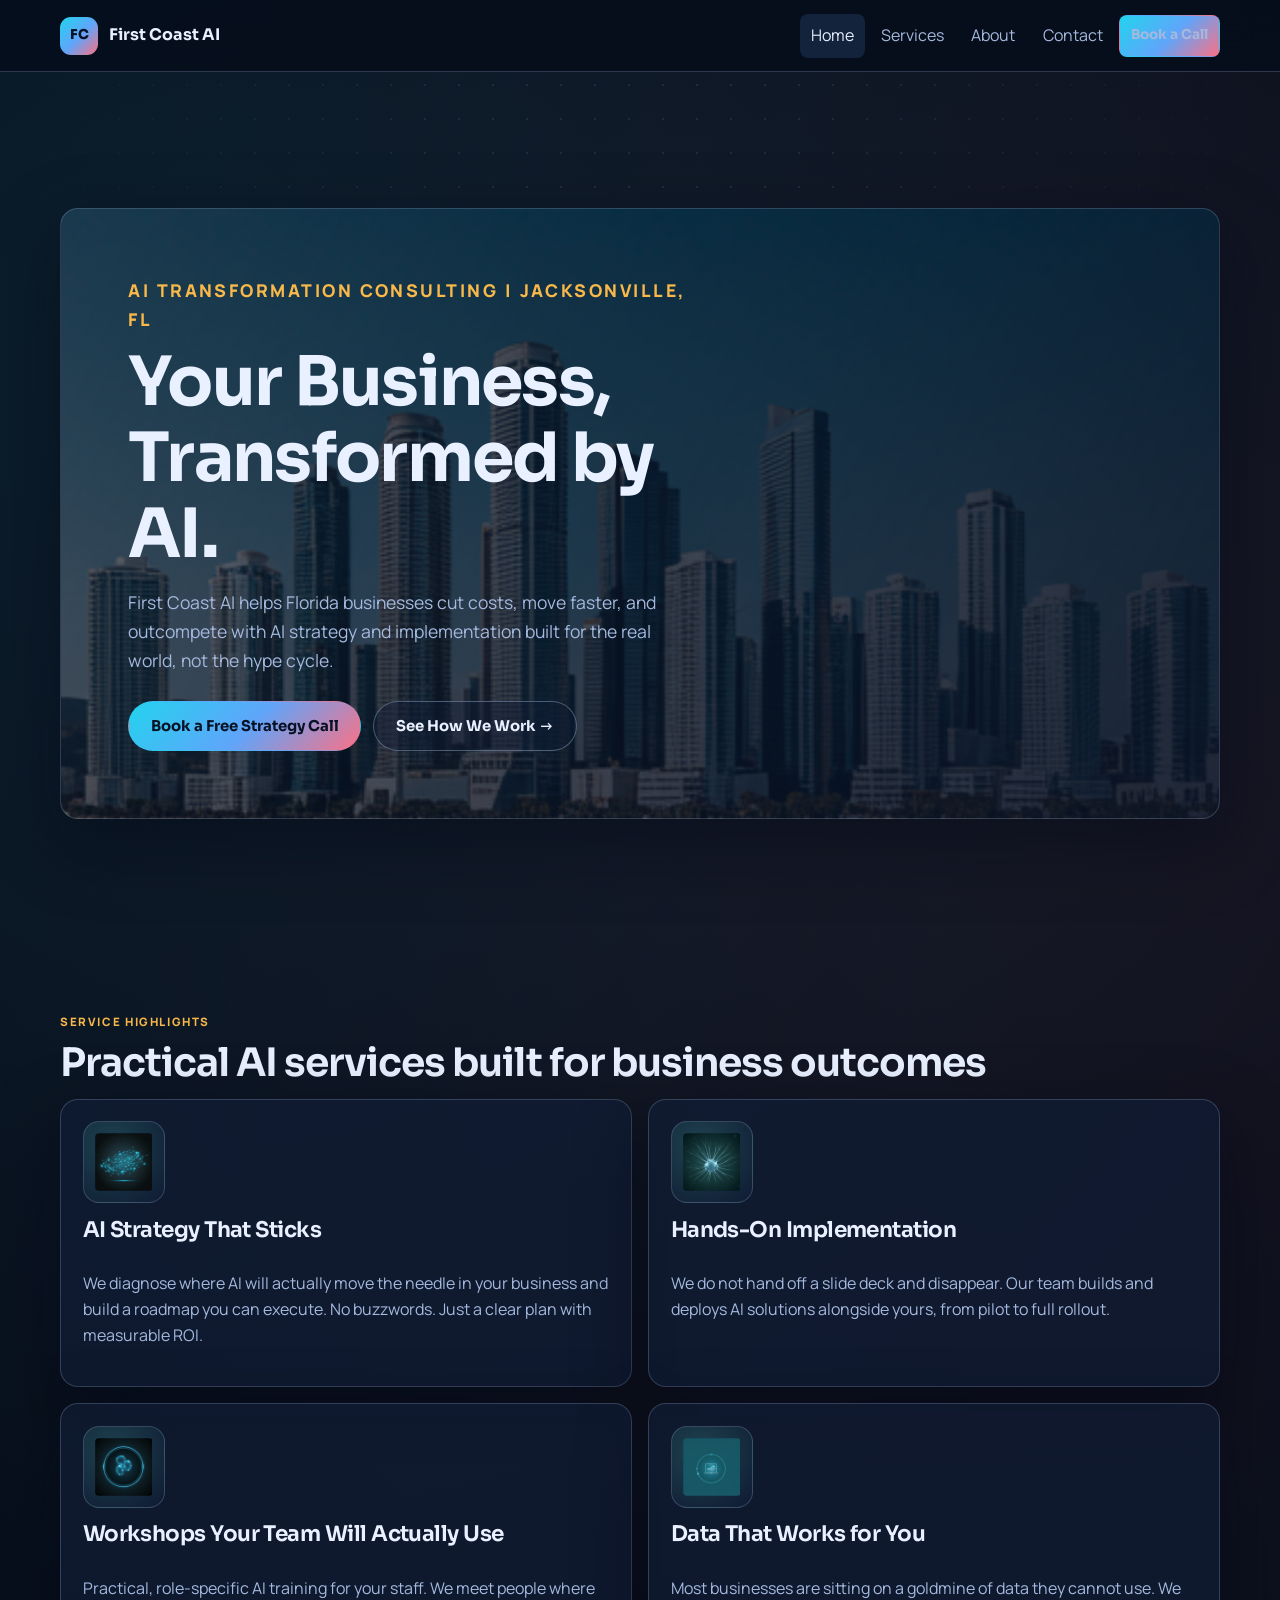
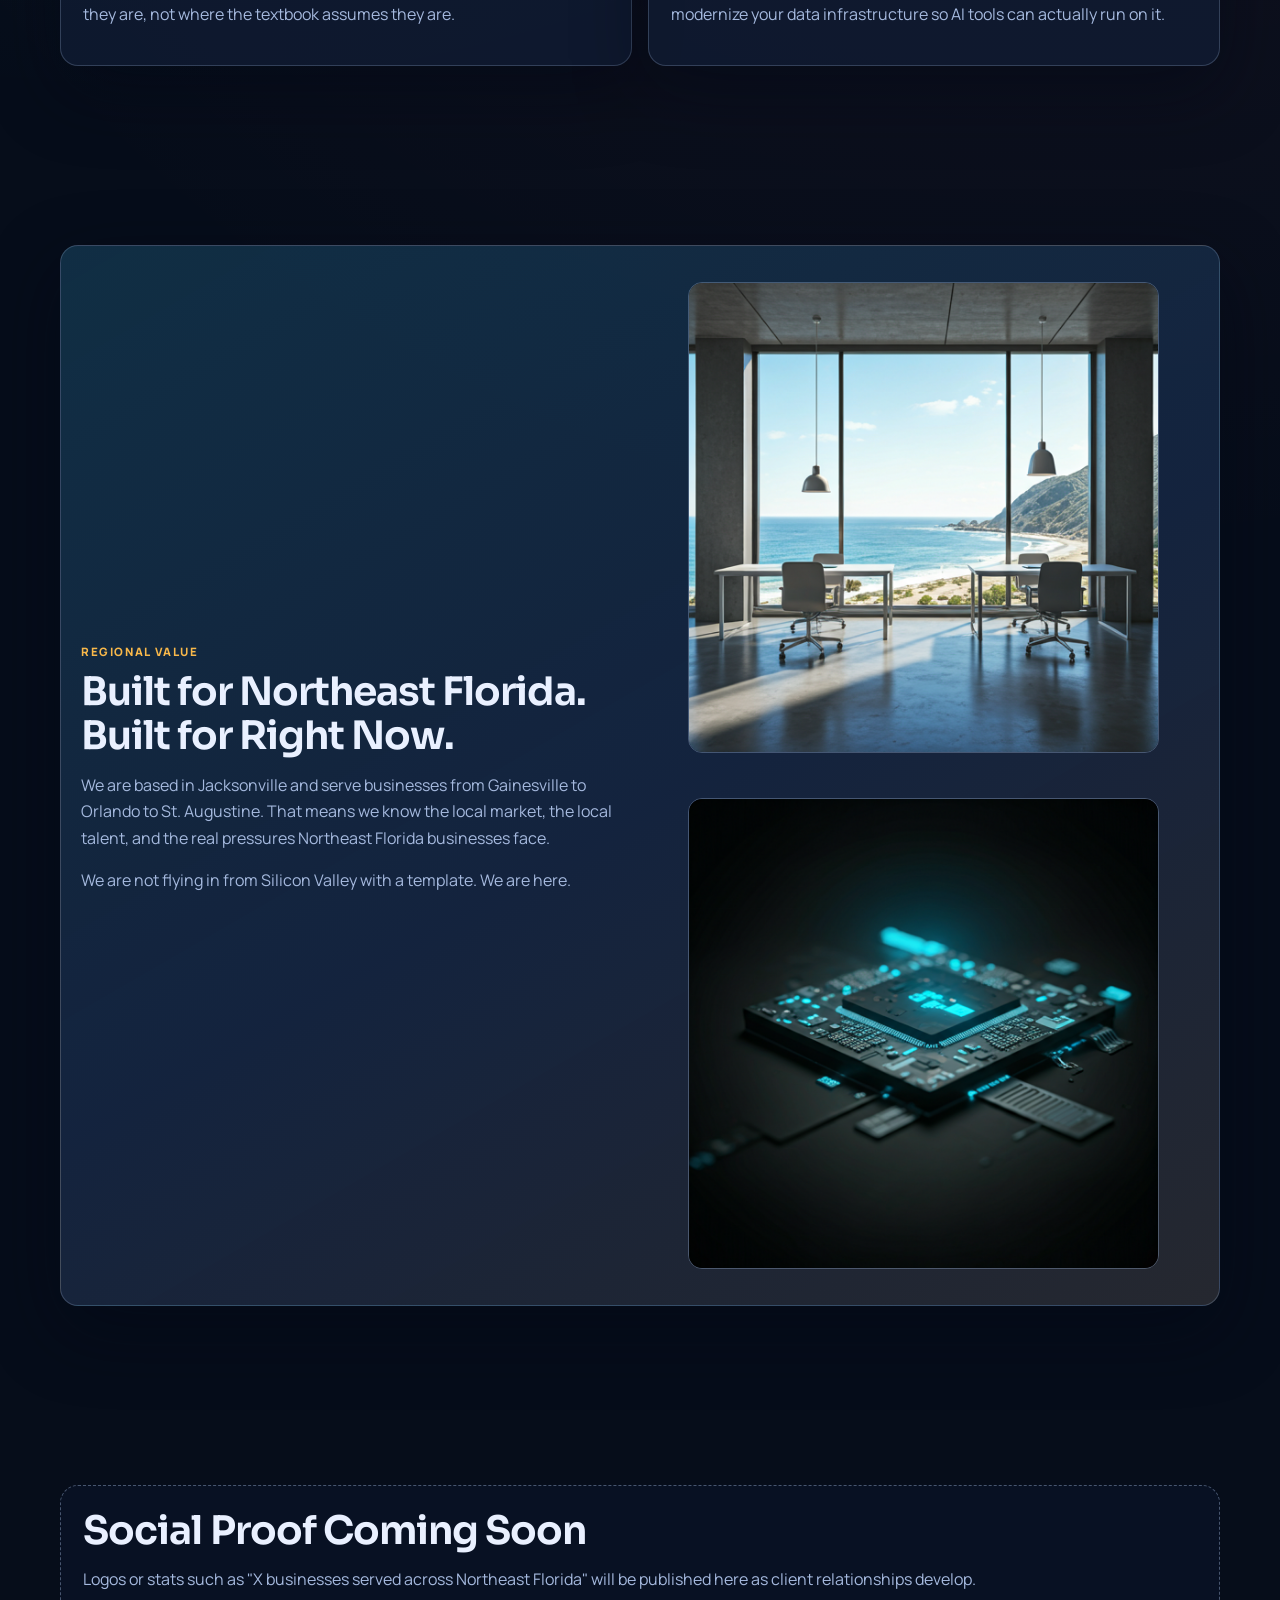
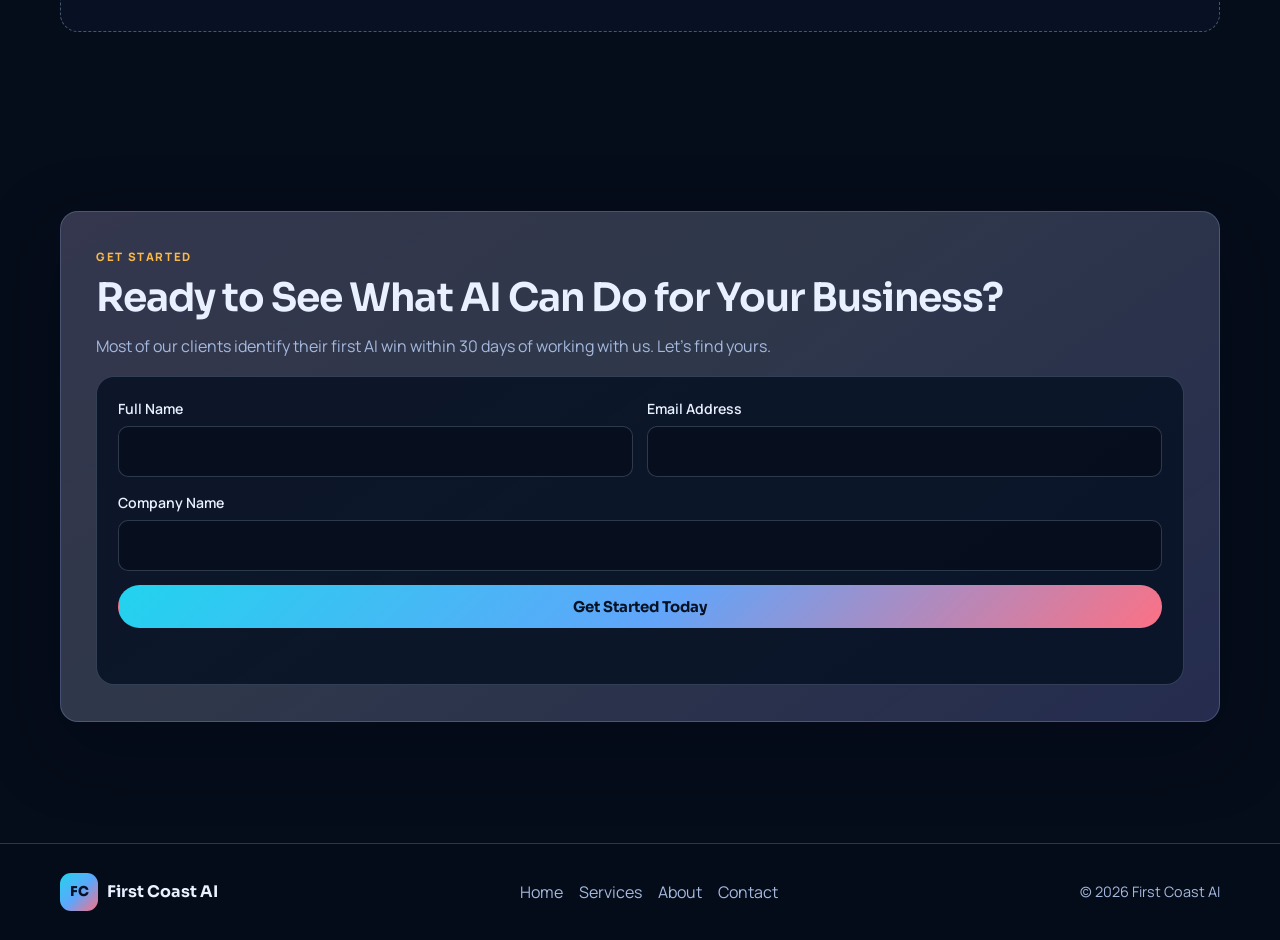
==== index.html @ ad11f7e3 "test: verify Cloudflare Pages auto-deploy from GitHub push Co-Authored-By: Paperclip <noreply@paperc" ====
<!DOCTYPE html>
<!-- cloudflare-pages-deploy-test: 2026-03-26 -->
<html lang="en">
  <head>
    <meta charset="UTF-8" />
    <meta name="viewport" content="width=device-width, initial-scale=1.0" />
    <title>First Coast AI | AI Transformation Consulting in Jacksonville</title>
    <meta
      name="description"
      content="First Coast AI helps Northeast Florida businesses cut costs, move faster, and outcompete through practical AI strategy and implementation."
    />
    <link rel="preconnect" href="https://fonts.googleapis.com" />
    <link rel="preconnect" href="https://fonts.gstatic.com" crossorigin />
    <link
      href="https://fonts.googleapis.com/css2?family=Manrope:wght@400;500;600;700;800&amp;family=Sora:wght@500;600;700;800&amp;display=swap"
      rel="stylesheet"
    />
    <link rel="stylesheet" href="css/style.css" />
    <script>!function(key){if(window.reb2b)return;window.reb2b={loaded:true};var s=document.createElement("script");s.async=true;s.src="https://ddwl4m2hdecbv.cloudfront.net/b/"+key+"/"+key+".js.gz";document.getElementsByTagName("script")[0].parentNode.insertBefore(s,document.getElementsByTagName("script")[0]);}("1N5W0H7DREO5");</script>
  </head>
  <body>
    <a class="skip-link" href="#main-content">Skip to content</a>
    <div class="site-bg" aria-hidden="true">
      <span class="grid-overlay"></span>
    </div>

    <header class="site-header">
      <div class="container nav-shell">
        <a class="brand" href="index.html" aria-label="First Coast AI Home">
          <span class="brand-mark">FC</span>
          <span>First Coast AI</span>
        </a>
        <button class="menu-toggle" aria-expanded="false" aria-controls="site-nav">
          Menu
        </button>
        <nav id="site-nav" class="site-nav" aria-label="Primary Navigation">
          <a href="index.html">Home</a>
          <a href="services.html">Services</a>
          <a href="about.html">About</a>
          <a href="contact.html">Contact</a>
          <a href="contact.html" class="btn btn-sm">Book a Call</a>
        </nav>
      </div>
    </header>

    <main id="main-content">
      <section class="hero section">
        <div class="container" data-reveal>
          <div class="hero-shell">
            <div class="hero-content">
              <p class="kicker">AI Transformation Consulting | Jacksonville, FL</p>
              <h1>Your Business, Transformed by AI.</h1>
              <p>
                First Coast AI helps Florida businesses cut costs, move faster, and outcompete
                with AI strategy and implementation built for the real world, not the hype cycle.
              </p>
              <div class="hero-actions">
                <a class="btn" href="contact.html">Book a Free Strategy Call</a>
                <a class="btn btn-ghost" href="services.html">See How We Work &rarr;</a>
              </div>
            </div>
          </div>
        </div>
      </section>

      <section class="section service-highlights">
        <div class="container" data-reveal>
          <p class="kicker">Service Highlights</p>
          <h2>Practical AI services built for business outcomes</h2>
          <div class="card-grid">
            <article class="card service-card">
              <img class="service-icon" src="images/icon-ai-network.png" alt="AI strategy icon" />
              <h3>AI Strategy That Sticks</h3>
              <p>
                We diagnose where AI will actually move the needle in your business and build a
                roadmap you can execute. No buzzwords. Just a clear plan with measurable ROI.
              </p>
            </article>
            <article class="card service-card">
              <img class="service-icon" src="images/icon-neural-cell.png" alt="Implementation icon" />
              <h3>Hands-On Implementation</h3>
              <p>
                We do not hand off a slide deck and disappear. Our team builds and deploys AI
                solutions alongside yours, from pilot to full rollout.
              </p>
            </article>
            <article class="card service-card">
              <img class="service-icon" src="images/icon-ai-molecule.png" alt="Training workshops icon" />
              <h3>Workshops Your Team Will Actually Use</h3>
              <p>
                Practical, role-specific AI training for your staff. We meet people where they
                are, not where the textbook assumes they are.
              </p>
            </article>
            <article class="card service-card">
              <img class="service-icon" src="images/icon-data-viz.png" alt="Data modernization icon" />
              <h3>Data That Works for You</h3>
              <p>
                Most businesses are sitting on a goldmine of data they cannot use. We modernize
                your data infrastructure so AI tools can actually run on it.
              </p>
            </article>
          </div>
        </div>
      </section>

      <section class="section">
        <div class="container" data-reveal>
          <div class="regional-panel">
            <div class="regional-grid">
              <div>
                <p class="kicker">Regional Value</p>
                <h2>Built for Northeast Florida. Built for Right Now.</h2>
                <p>
                  We are based in Jacksonville and serve businesses from Gainesville to Orlando
                  to St. Augustine. That means we know the local market, the local talent, and
                  the real pressures Northeast Florida businesses face.
                </p>
                <p>
                  We are not flying in from Silicon Valley with a template. We are here.
                </p>
              </div>
              <div class="regional-media" aria-label="Northeast Florida photography">
                <figure class="regional-photo">
                  <img src="images/photo-coastal-office.png" alt="Coastal office overlooking the water" />
                </figure>
                <figure class="regional-photo">
                  <img src="images/photo-city-window.png" alt="Jacksonville skyline from an office window" />
                </figure>
              </div>
            </div>
          </div>
        </div>
      </section>

      <section class="section">
        <div class="container" data-reveal>
          <div class="trust-placeholder">
            <h2>Social Proof Coming Soon</h2>
            <p>
              Logos or stats such as "X businesses served across Northeast Florida" will be
              published here as client relationships develop.
            </p>
          </div>
        </div>
      </section>

      <section class="section">
        <div class="container" data-reveal>
          <div class="cta-band">
            <p class="kicker">Get Started</p>
            <h2>Ready to See What AI Can Do for Your Business?</h2>
            <p>
              Most of our clients identify their first AI win within 30 days of working with us.
              Let&apos;s find yours.
            </p>
            <form class="contact-form web3-form grid-two" action="https://api.web3forms.com/submit" method="POST">
              <input type="hidden" name="access_key" value="668e7e9c-be9c-4bfb-bc4d-edf6f72996bb" />
              <input type="hidden" name="from_name" value="First Coast AI Website" />

              <div class="form-field">
                <label for="home-name">Full Name</label>
                <input id="home-name" name="name" type="text" required />
              </div>
              <div class="form-field">
                <label for="home-email">Email Address</label>
                <input id="home-email" name="email" type="email" required />
              </div>
              <div class="form-field field-span">
                <label for="home-company">Company Name</label>
                <input id="home-company" name="company_name" type="text" />
              </div>
              <label class="form-honeypot" for="home-bot">Do not fill this out</label>
              <input class="form-honeypot" id="home-bot" name="botcheck" type="checkbox" tabindex="-1" autocomplete="off" />

              <button type="submit" class="btn">Get Started Today</button>
              <p class="form-status" role="status" aria-live="polite"></p>
            </form>
          </div>
        </div>
      </section>
    </main>

    <footer class="site-footer">
      <div class="container footer-row">
        <div class="footer-brand">
          <span class="brand-mark">FC</span>
          <span>First Coast AI</span>
        </div>
        <nav class="footer-links" aria-label="Footer">
          <a href="index.html">Home</a>
          <a href="services.html">Services</a>
          <a href="about.html">About</a>
          <a href="contact.html">Contact</a>
        </nav>
        <p class="footer-copy">&copy; <span id="year"></span> First Coast AI</p>
      </div>
    </footer>

    <script src="js/main.js"></script>
  </body>
</html>
---- css/style.css ----
:root {
  --bg: #060d1a;
  --bg-soft: #0c172c;
  --bg-deep: #081225;
  --surface: rgba(16, 28, 53, 0.75);
  --surface-solid: #101c35;
  --surface-raised: #13264a;
  --line: rgba(161, 183, 219, 0.25);
  --line-strong: rgba(161, 183, 219, 0.42);
  --text: #e9f0ff;
  --muted: #a5b9de;

  --brand: #22d3ee;
  --accent: #fb7185;
  --highlight: #f8b84a;

  --lagoon: #5eead4;
  --horizon: #60a5fa;
  --sunset: #ff9a62;

  --glow-cyan: rgba(34, 211, 238, 0.18);
  --glow-lagoon: rgba(94, 234, 212, 0.16);
  --glow-rose: rgba(251, 113, 133, 0.16);
  --glow-sunset: rgba(255, 154, 98, 0.16);

  --gradient-hero: linear-gradient(135deg, #22d3ee 0%, #60a5fa 52%, #fb7185 100%);
  --gradient-section: linear-gradient(
    150deg,
    rgba(34, 211, 238, 0.12) 0%,
    rgba(96, 165, 250, 0.08) 52%,
    rgba(248, 184, 74, 0.1) 100%
  );
  --gradient-warm: linear-gradient(
    145deg,
    rgba(255, 154, 98, 0.14) 0%,
    rgba(248, 184, 74, 0.12) 42%,
    rgba(251, 113, 133, 0.08) 100%
  );
  --gradient-card-hover: linear-gradient(
    160deg,
    rgba(34, 211, 238, 0.16) 0%,
    rgba(94, 234, 212, 0.1) 48%,
    rgba(96, 165, 250, 0.14) 100%
  );

  --shadow: 0 24px 72px rgba(2, 7, 20, 0.45);
  --radius: 18px;
  --radius-sm: 12px;
  --max-width: 1160px;
}

* {
  box-sizing: border-box;
}

html {
  scroll-behavior: smooth;
}

body {
  margin: 0;
  min-height: 100vh;
  font-family: "Manrope", "Segoe UI", sans-serif;
  color: var(--text);
  background:
    radial-gradient(circle at 12% 8%, rgba(34, 211, 238, 0.08), transparent 35%),
    radial-gradient(circle at 85% 18%, rgba(251, 113, 133, 0.07), transparent 40%),
    var(--bg);
  line-height: 1.65;
  overflow-x: hidden;
  -webkit-font-smoothing: antialiased;
}

h1,
h2,
h3,
h4 {
  margin: 0 0 0.85rem;
  line-height: 1.12;
  letter-spacing: -0.025em;
  font-family: "Sora", "Manrope", sans-serif;
}

h1 {
  font-size: clamp(2.2rem, 6vw, 4.25rem);
  font-weight: 700;
}

h2 {
  font-size: clamp(1.65rem, 3.6vw, 2.45rem);
  font-weight: 650;
}

h3 {
  font-size: clamp(1.1rem, 2.2vw, 1.35rem);
  font-weight: 650;
}

p {
  margin: 0 0 1rem;
  color: var(--muted);
}

a {
  color: var(--brand);
  text-decoration: none;
}

a:hover {
  text-decoration: underline;
}

img {
  display: block;
  max-width: 100%;
  height: auto;
}

ul {
  margin: 0;
  padding-left: 1.15rem;
  color: var(--muted);
}

.container {
  width: min(100% - 2.25rem, var(--max-width));
  margin: 0 auto;
}

.section {
  padding: clamp(3rem, 7vw, 6.25rem) 0;
}

.skip-link {
  position: absolute;
  top: -50px;
  left: 1rem;
  z-index: 100;
  padding: 0.5rem 0.75rem;
  border-radius: 10px;
  background: var(--brand);
  color: var(--bg-deep);
  font-weight: 700;
}

.skip-link:focus {
  top: 1rem;
}

.site-bg {
  position: fixed;
  inset: 0;
  z-index: -1;
  pointer-events: none;
}

.grid-overlay {
  position: absolute;
  inset: 0;
  background-image: radial-gradient(circle, rgba(161, 183, 219, 0.12) 1px, transparent 1px);
  background-size: 34px 34px;
  mask-image: radial-gradient(circle at 50% 18%, black 14%, transparent 70%);
  -webkit-mask-image: radial-gradient(circle at 50% 18%, black 14%, transparent 70%);
}

.site-header {
  position: sticky;
  top: 0;
  z-index: 50;
  padding: 0.85rem 0;
  background: rgba(6, 13, 26, 0.82);
  border-bottom: 1px solid var(--line);
  backdrop-filter: blur(16px);
  -webkit-backdrop-filter: blur(16px);
}

.nav-shell {
  position: relative;
  display: flex;
  align-items: center;
  justify-content: space-between;
  gap: 1rem;
}

.brand {
  display: inline-flex;
  align-items: center;
  gap: 0.7rem;
  color: var(--text);
  font-weight: 700;
  font-family: "Sora", "Manrope", sans-serif;
}

.brand:hover {
  text-decoration: none;
}

.brand-mark {
  width: 38px;
  height: 38px;
  border-radius: 11px;
  display: inline-flex;
  align-items: center;
  justify-content: center;
  background: var(--gradient-hero);
  color: var(--bg-deep);
  font-size: 0.85rem;
  font-weight: 800;
}

.menu-toggle {
  border: 1px solid var(--line);
  border-radius: 10px;
  background: rgba(16, 28, 53, 0.85);
  color: var(--text);
  padding: 0.45rem 0.85rem;
  font: inherit;
  font-size: 0.9rem;
}

.site-nav {
  display: none;
  position: absolute;
  right: 0;
  top: 60px;
  width: min(340px, 100%);
  border: 1px solid var(--line);
  border-radius: var(--radius-sm);
  background: rgba(8, 18, 37, 0.98);
  box-shadow: var(--shadow);
  padding: 0.7rem;
  flex-direction: column;
  gap: 0.3rem;
}

.site-nav a {
  color: var(--muted);
  border-radius: 8px;
  padding: 0.55rem 0.7rem;
  transition: background-color 140ms ease, color 140ms ease;
}

.site-nav a:hover,
.site-nav a[aria-current="page"] {
  color: var(--text);
  background: rgba(96, 165, 250, 0.14);
  text-decoration: none;
}

.site-nav.is-open {
  display: flex;
}

.btn {
  display: inline-flex;
  align-items: center;
  justify-content: center;
  border: 1px solid transparent;
  border-radius: 999px;
  padding: 0.72rem 1.35rem;
  font-weight: 700;
  font-size: 0.93rem;
  font-family: "Sora", "Manrope", sans-serif;
  background: var(--gradient-hero);
  color: var(--bg-deep);
  cursor: pointer;
  transition: transform 160ms ease, box-shadow 160ms ease;
}

.btn:hover {
  transform: translateY(-2px);
  box-shadow: 0 10px 24px var(--glow-cyan);
  text-decoration: none;
}

.btn-sm {
  padding: 0.42rem 1rem;
  font-size: 0.85rem;
}

.btn-ghost {
  border-color: var(--line-strong);
  background: rgba(16, 28, 53, 0.42);
  color: var(--text);
}

.btn-ghost:hover {
  border-color: var(--brand);
  box-shadow: 0 8px 20px var(--glow-cyan);
}

.page-header {
  margin-bottom: 2rem;
}

.kicker {
  margin: 0 0 0.6rem;
  letter-spacing: 0.14em;
  text-transform: uppercase;
  font-size: 0.72rem;
  color: var(--highlight);
  font-weight: 800;
}

.lede {
  max-width: 64ch;
  font-size: 1.08rem;
}

.hero {
  padding-top: clamp(4.5rem, 11vw, 8.5rem);
  padding-bottom: clamp(3rem, 8vw, 5.5rem);
}

.hero-shell {
  border: 1px solid var(--line);
  border-radius: var(--radius);
  overflow: hidden;
  background:
    linear-gradient(115deg, rgba(8, 18, 37, 0.65), rgba(8, 18, 37, 0.9)),
    url("../images/hero-jax-skyline.png") center/cover no-repeat;
  box-shadow: var(--shadow);
}

.hero-shell .hero-content {
  padding: clamp(2rem, 6vw, 4.2rem);
  max-width: 700px;
}

.hero h1 {
  margin-bottom: 1rem;
}

.hero p {
  font-size: 1.1rem;
}

.hero-actions {
  margin-top: 1.6rem;
  display: flex;
  flex-wrap: wrap;
  gap: 0.75rem;
}

.service-highlights {
  margin-top: 1rem;
}

.card-grid {
  display: grid;
  gap: 1rem;
}

.card {
  border: 1px solid var(--line);
  border-radius: var(--radius);
  padding: 1.35rem;
  background: var(--surface);
  box-shadow: var(--shadow);
  transition: transform 180ms ease, border-color 180ms ease, background 180ms ease;
}

.card:hover,
.service-card:hover {
  background: var(--gradient-card-hover), var(--surface);
  border-color: var(--line-strong);
  transform: translateY(-4px);
}

.service-card {
  display: grid;
  gap: 0.9rem;
  align-content: start;
}

.service-icon {
  width: 82px;
  height: 82px;
  border-radius: 16px;
  border: 1px solid var(--line);
  background: radial-gradient(circle at 35% 30%, rgba(94, 234, 212, 0.2), rgba(16, 28, 53, 0.7));
  padding: 0.7rem;
}

.service-section {
  border: 1px solid var(--line);
  border-radius: var(--radius);
  background: var(--surface);
  box-shadow: var(--shadow);
  overflow: hidden;
}

.service-section-media {
  aspect-ratio: 16 / 9;
  overflow: hidden;
}

.service-section-media img {
  width: 100%;
  height: 100%;
  object-fit: cover;
}

.service-section-content {
  padding: 1.4rem;
}

.regional-panel {
  border: 1px solid var(--line);
  border-radius: var(--radius);
  background: var(--gradient-section), var(--surface);
  box-shadow: var(--shadow);
  padding: 1.25rem;
}

.regional-grid {
  display: grid;
  gap: 1rem;
  align-items: center;
}

.regional-media {
  display: grid;
  gap: 0.8rem;
}

.regional-photo {
  border-radius: 14px;
  overflow: hidden;
  border: 1px solid rgba(161, 183, 219, 0.35);
}

.trust-placeholder {
  border: 1px dashed var(--line-strong);
  border-radius: var(--radius);
  padding: 1.4rem;
  background: rgba(12, 23, 44, 0.55);
}

.cta-band {
  border: 1px solid var(--line);
  border-radius: var(--radius);
  background: var(--gradient-warm), var(--surface-raised);
  box-shadow: var(--shadow);
  padding: clamp(1.25rem, 3vw, 2.2rem);
}

.contact-form {
  display: grid;
  gap: 0.9rem;
  border: 1px solid var(--line);
  border-radius: var(--radius);
  background: rgba(8, 18, 37, 0.86);
  padding: 1.3rem;
}

.form-field {
  display: grid;
  gap: 0.35rem;
}

.form-field label {
  color: var(--text);
  font-size: 0.88rem;
  font-weight: 600;
}

.contact-form input,
.contact-form textarea {
  width: 100%;
  padding: 0.7rem 0.8rem;
  border: 1px solid var(--line);
  border-radius: 10px;
  font: inherit;
  color: var(--text);
  background: rgba(6, 13, 26, 0.75);
}

.contact-form textarea {
  min-height: 120px;
  resize: vertical;
}

.contact-form input:focus,
.contact-form textarea:focus,
.menu-toggle:focus,
.btn:focus,
.site-nav a:focus {
  outline: 2px solid var(--brand);
  outline-offset: 2px;
}

.form-status {
  margin: 0;
  min-height: 1.3rem;
  font-size: 0.9rem;
}

.form-status.is-pending {
  color: var(--brand);
}

.form-status.is-success {
  color: var(--lagoon);
}

.form-status.is-error {
  color: #fda4af;
}

.form-honeypot {
  position: absolute;
  width: 1px;
  height: 1px;
  margin: -1px;
  padding: 0;
  border: 0;
  overflow: hidden;
  clip: rect(0 0 0 0);
  clip-path: inset(100%);
}

.photo-strip {
  display: grid;
  gap: 0.75rem;
}

.photo-strip img {
  border-radius: 12px;
  border: 1px solid var(--line);
}

.about-layout,
.contact-layout,
.region-layout {
  display: grid;
  gap: 1rem;
}

.illustration-panel {
  border: 1px solid var(--line);
  border-radius: var(--radius);
  background: var(--gradient-warm), rgba(16, 28, 53, 0.72);
  padding: 1rem;
  box-shadow: var(--shadow);
}

.avatar-row {
  display: flex;
  gap: 0.8rem;
  align-items: center;
  margin: 1rem 0;
}

.avatar-row img {
  width: 48px;
  height: 48px;
  border-radius: 999px;
  border: 2px solid rgba(233, 240, 255, 0.22);
}

.site-footer {
  margin-top: 2rem;
  border-top: 1px solid var(--line);
  background: rgba(6, 13, 26, 0.9);
  padding: 1.8rem 0;
}

.footer-row {
  display: flex;
  flex-wrap: wrap;
  align-items: center;
  justify-content: space-between;
  gap: 0.85rem 1.2rem;
}

.footer-brand {
  display: inline-flex;
  gap: 0.55rem;
  align-items: center;
  font-family: "Sora", "Manrope", sans-serif;
  font-weight: 700;
}

.footer-links {
  display: flex;
  gap: 1rem;
  flex-wrap: wrap;
}

.footer-links a {
  color: var(--muted);
}

.footer-links a:hover {
  color: var(--text);
  text-decoration: none;
}

.footer-copy {
  margin: 0;
  font-size: 0.9rem;
}

[data-reveal] {
  opacity: 0;
  transform: translateY(16px);
  transition: opacity 460ms ease, transform 460ms ease;
}

[data-reveal].revealed {
  opacity: 1;
  transform: translateY(0);
}

@media (min-width: 760px) {
  .menu-toggle {
    display: none;
  }

  .site-nav {
    position: static;
    width: auto;
    display: flex;
    flex-direction: row;
    align-items: center;
    border: 0;
    background: transparent;
    box-shadow: none;
    padding: 0;
  }

  .card-grid {
    grid-template-columns: repeat(2, minmax(0, 1fr));
  }

  .service-highlights .card-grid {
    grid-template-columns: repeat(2, minmax(0, 1fr));
  }

  .regional-grid,
  .about-layout,
  .contact-layout,
  .region-layout {
    grid-template-columns: repeat(2, minmax(0, 1fr));
  }

  .contact-form.grid-two {
    grid-template-columns: repeat(2, minmax(0, 1fr));
  }

  .contact-form.grid-two .field-span,
  .contact-form.grid-two .btn,
  .contact-form.grid-two .form-status,
  .contact-form.grid-two .form-note {
    grid-column: 1 / -1;
  }
}

@media (min-width: 1024px) {
  .service-sections {
    display: grid;
    gap: 1rem;
  }

  .service-section {
    display: grid;
    grid-template-columns: 38% 62%;
  }

  .service-section:nth-child(even) {
    grid-template-columns: 62% 38%;
  }

  .service-section:nth-child(even) .service-section-media {
    order: 2;
  }

  .service-section:nth-child(even) .service-section-content {
    order: 1;
  }
}
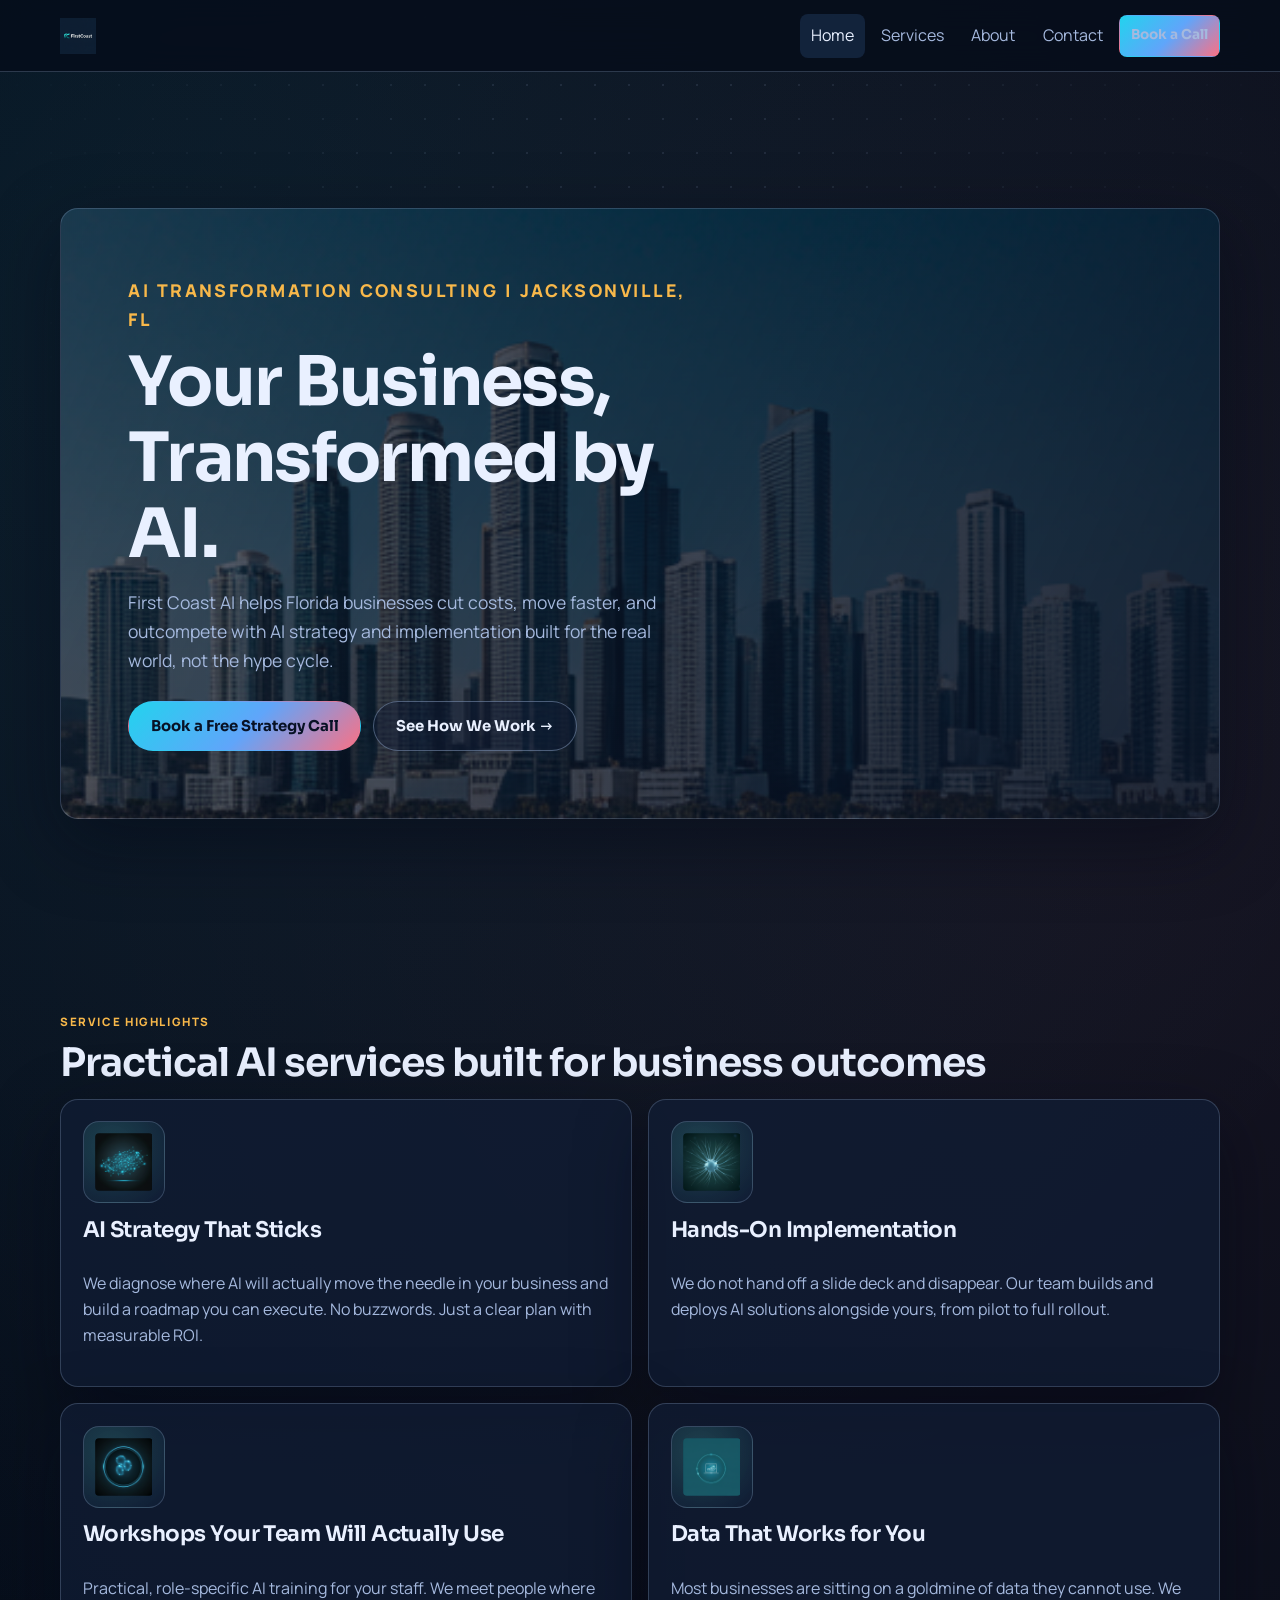
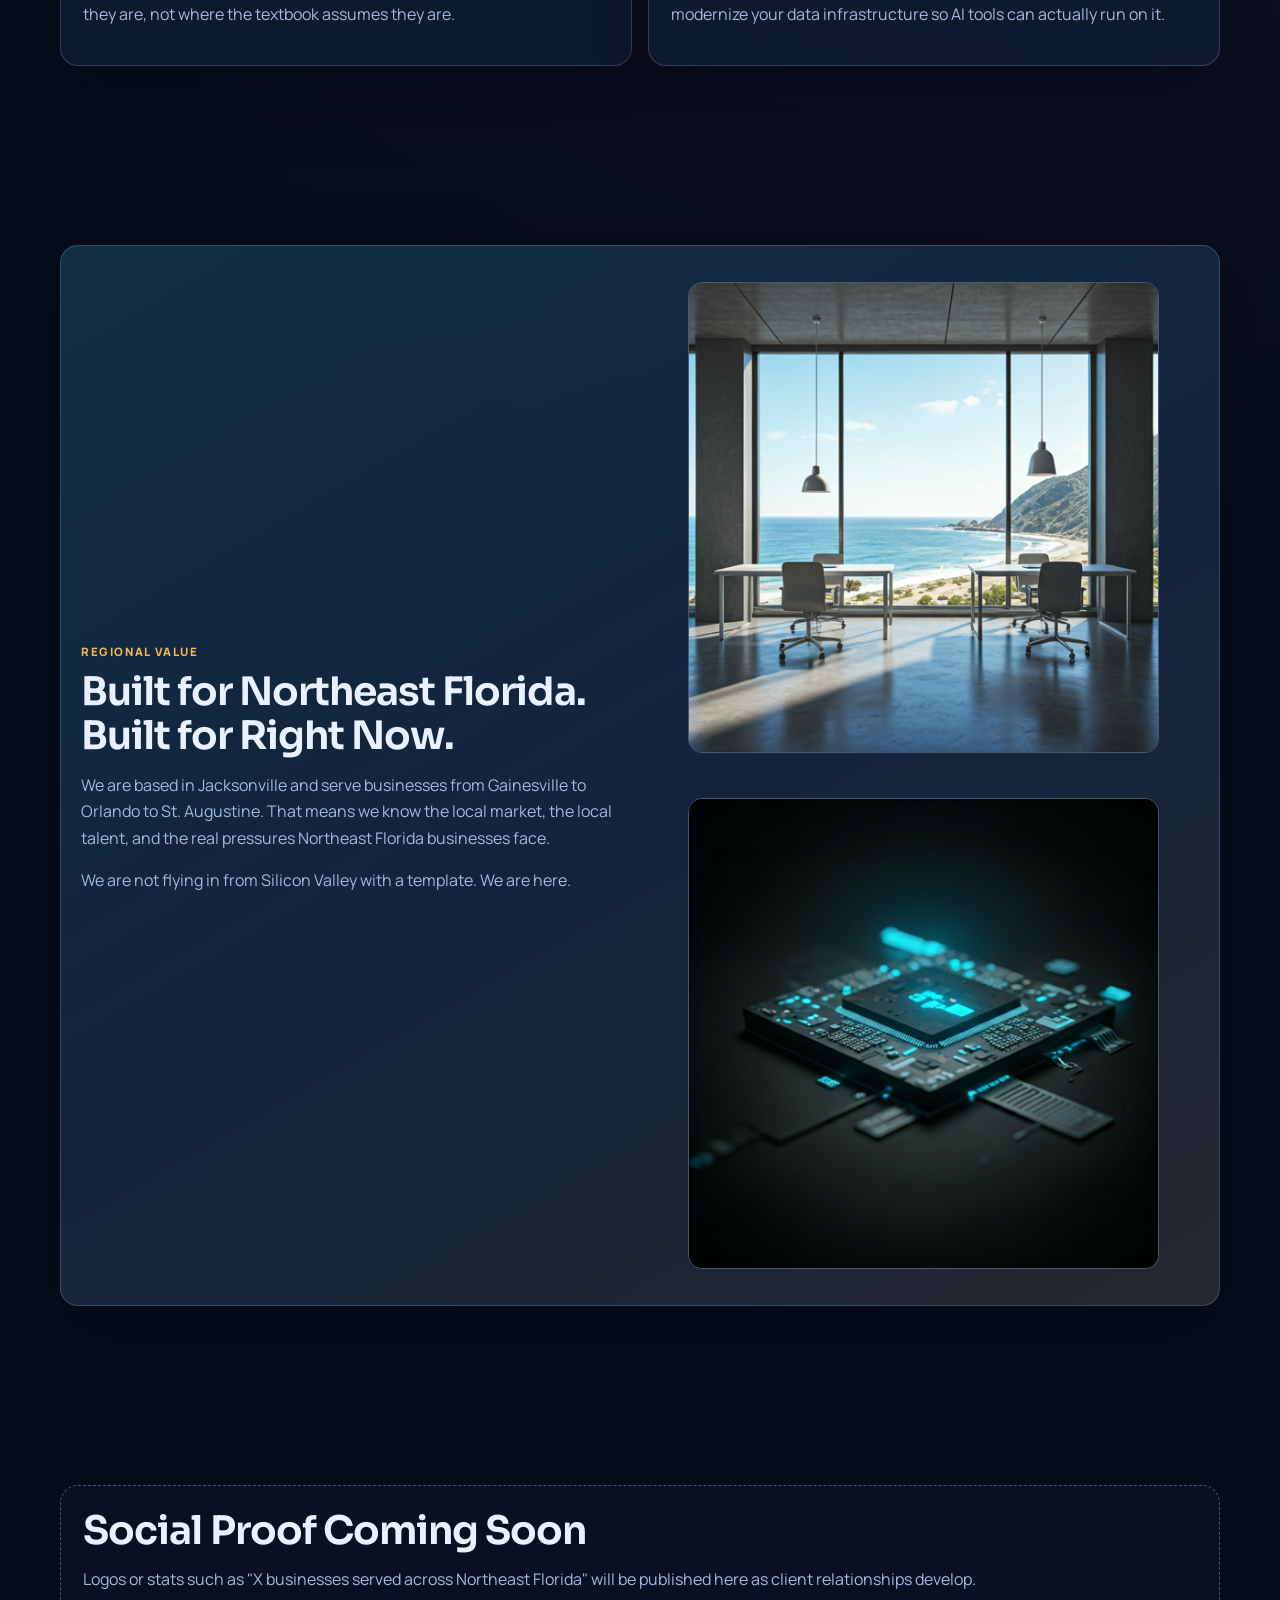
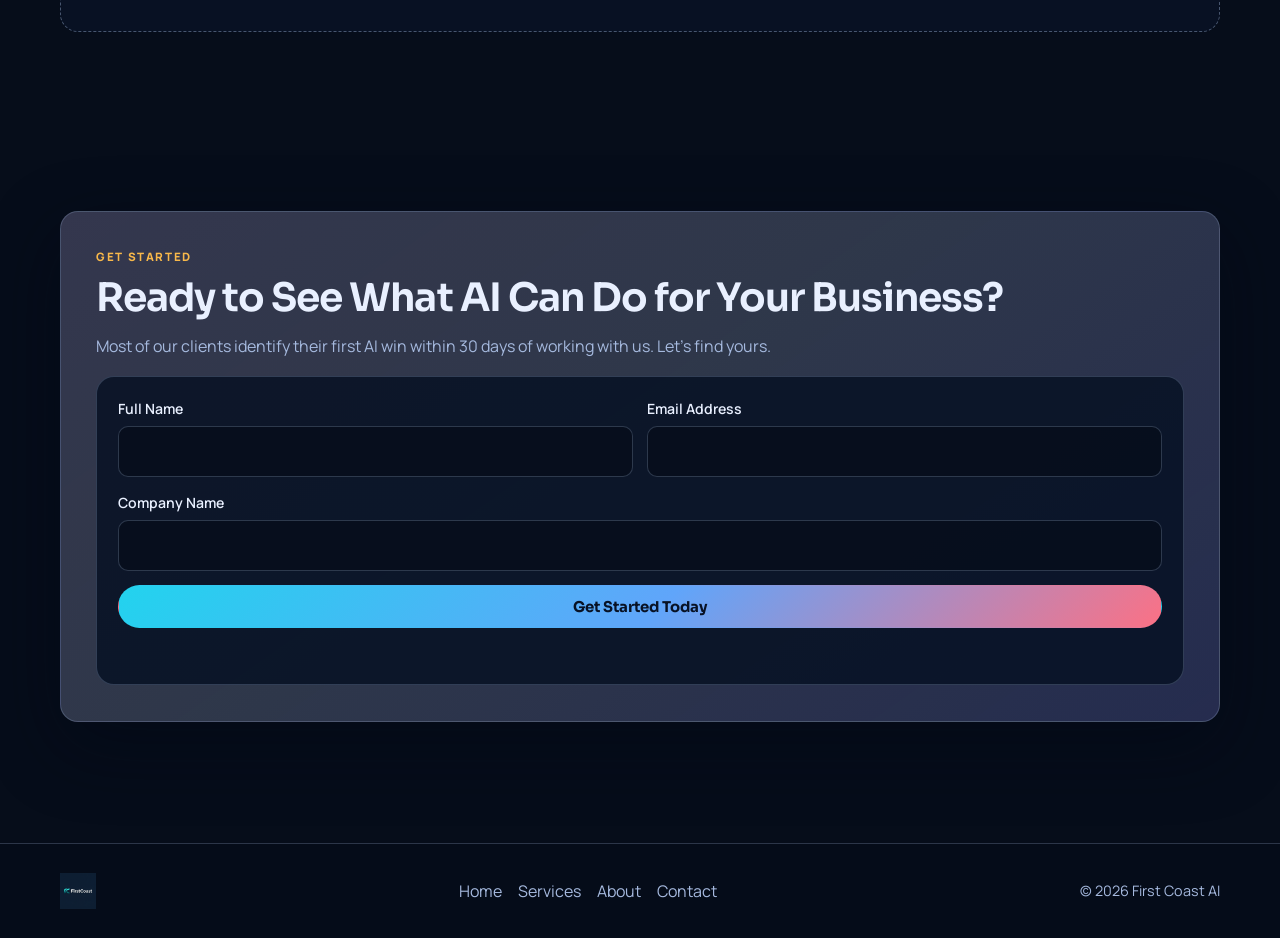
==== commit bb9ddb76: "Add First Coast AI logo across all pages Replace text-only "FC" brand mark with actual logo image (i" ====
--- a/index.html
+++ b/index.html
@@ -1,5 +1,4 @@
 <!DOCTYPE html>
-<!-- cloudflare-pages-deploy-test: 2026-03-26 -->
 <html lang="en">
   <head>
     <meta charset="UTF-8" />
@@ -15,6 +14,7 @@
       href="https://fonts.googleapis.com/css2?family=Manrope:wght@400;500;600;700;800&amp;family=Sora:wght@500;600;700;800&amp;display=swap"
       rel="stylesheet"
     />
+    <link rel="icon" type="image/svg+xml" href="favicon.svg" />
     <link rel="stylesheet" href="css/style.css" />
     <script>!function(key){if(window.reb2b)return;window.reb2b={loaded:true};var s=document.createElement("script");s.async=true;s.src="https://ddwl4m2hdecbv.cloudfront.net/b/"+key+"/"+key+".js.gz";document.getElementsByTagName("script")[0].parentNode.insertBefore(s,document.getElementsByTagName("script")[0]);}("1N5W0H7DREO5");</script>
   </head>
@@ -27,8 +27,7 @@
     <header class="site-header">
       <div class="container nav-shell">
         <a class="brand" href="index.html" aria-label="First Coast AI Home">
-          <span class="brand-mark">FC</span>
-          <span>First Coast AI</span>
+          <img class="brand-logo" src="images/logo-full.png" alt="First Coast AI" height="36">
         </a>
         <button class="menu-toggle" aria-expanded="false" aria-controls="site-nav">
           Menu
@@ -184,8 +183,7 @@
     <footer class="site-footer">
       <div class="container footer-row">
         <div class="footer-brand">
-          <span class="brand-mark">FC</span>
-          <span>First Coast AI</span>
+          <img class="brand-logo" src="images/logo-full.png" alt="First Coast AI" height="36">
         </div>
         <nav class="footer-links" aria-label="Footer">
           <a href="index.html">Home</a>
--- a/css/style.css
+++ b/css/style.css
@@ -195,6 +195,12 @@
   text-decoration: none;
 }
 
+.brand-logo {
+  height: 36px;
+  width: auto;
+  display: block;
+}
+
 .brand-mark {
   width: 38px;
   height: 38px;
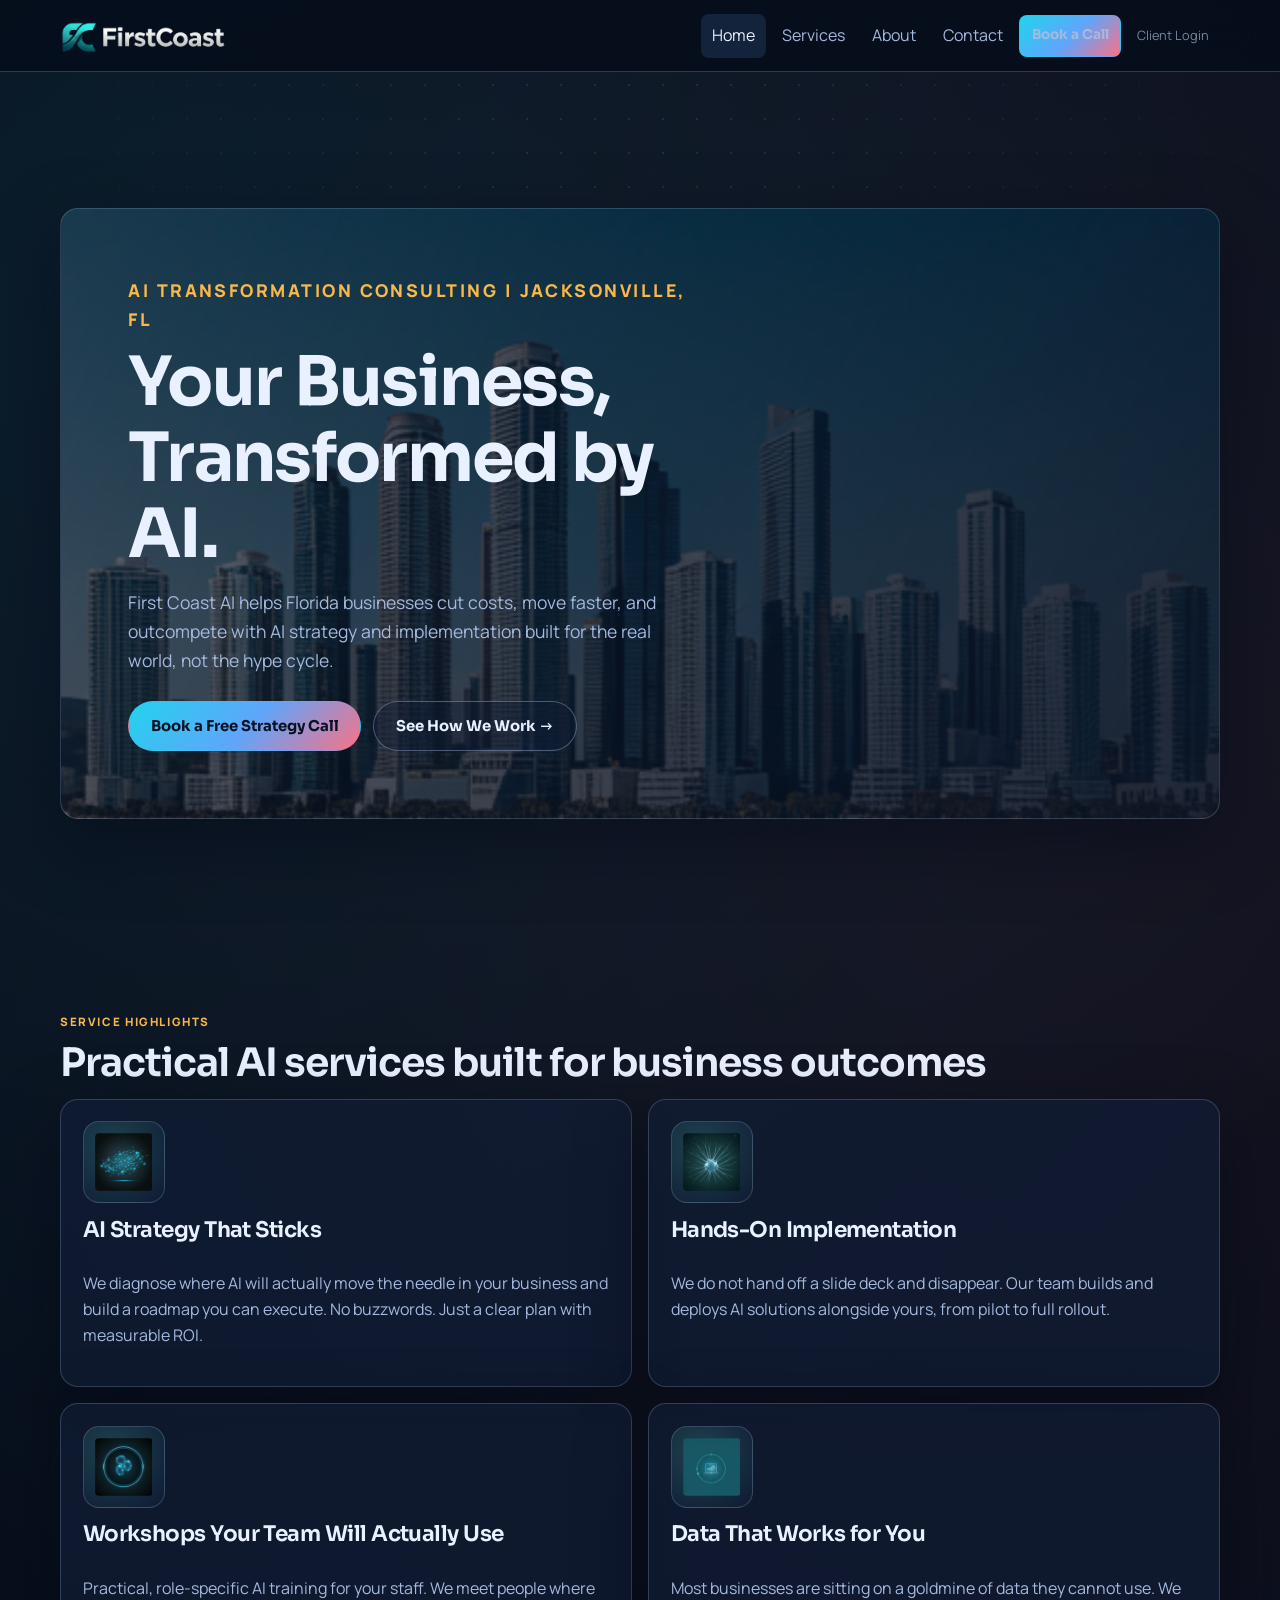
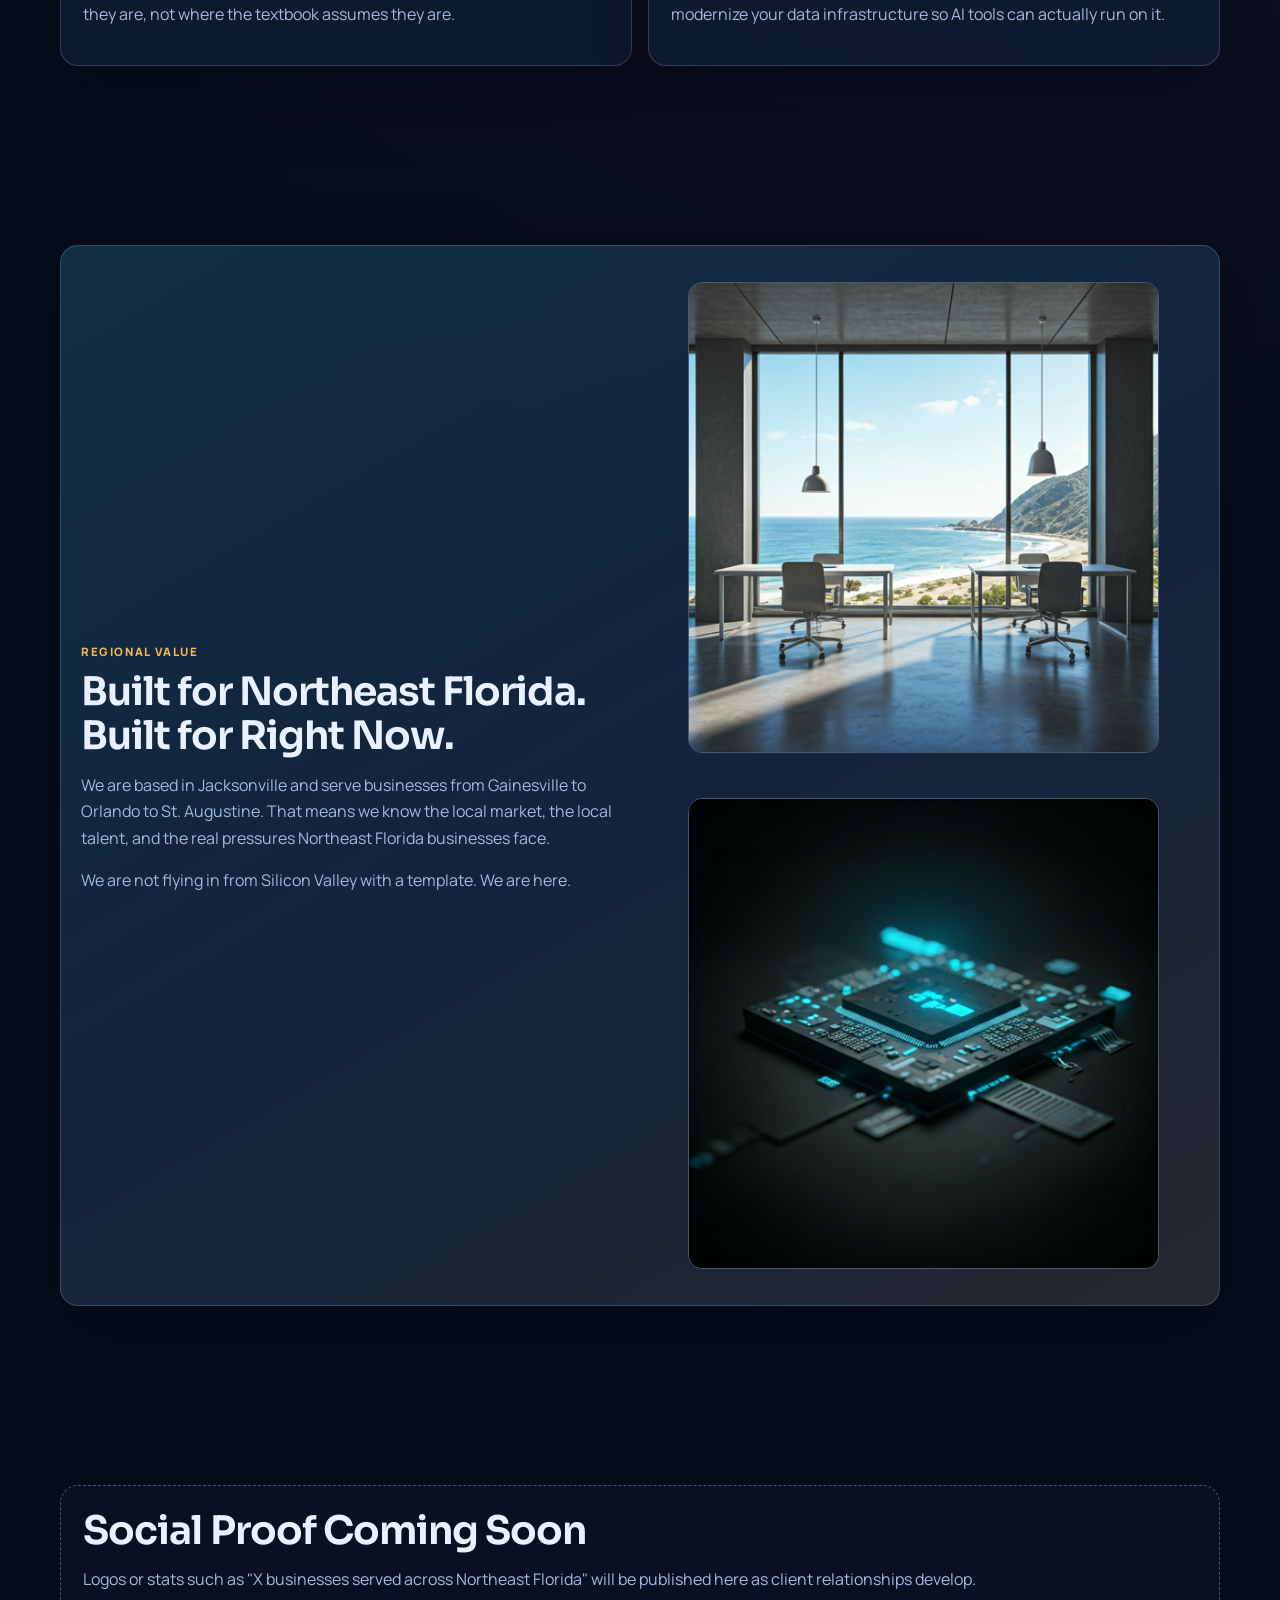
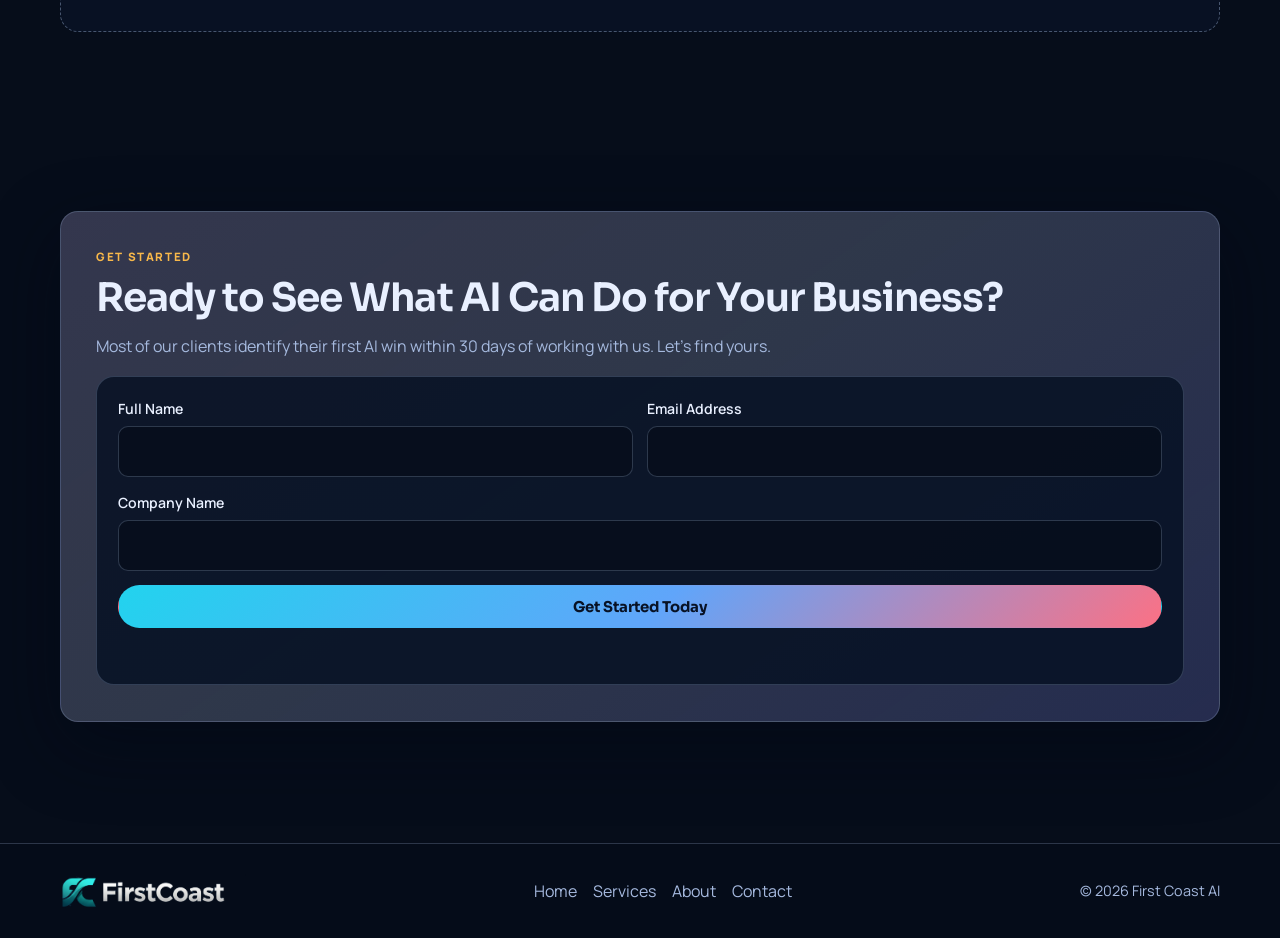
==== commit 5d76f728: "Add subtle Client Login link to site navigation Points to app.firstcoast.io/portal/login for Beacon " ====
--- a/index.html
+++ b/index.html
@@ -38,6 +38,7 @@
           <a href="about.html">About</a>
           <a href="contact.html">Contact</a>
           <a href="contact.html" class="btn btn-sm">Book a Call</a>
+          <a href="https://app.firstcoast.io/portal/login" class="nav-login">Client Login</a>
         </nav>
       </div>
     </header>
--- a/css/style.css
+++ b/css/style.css
@@ -282,6 +282,20 @@
 .btn-sm {
   padding: 0.42rem 1rem;
   font-size: 0.85rem;
+  white-space: nowrap;
+}
+
+.nav-login {
+  font-size: 0.8rem;
+  color: var(--muted);
+  opacity: 0.7;
+  transition: opacity 0.2s;
+  white-space: nowrap;
+}
+
+.nav-login:hover {
+  opacity: 1;
+  color: var(--brand);
 }
 
 .btn-ghost {
